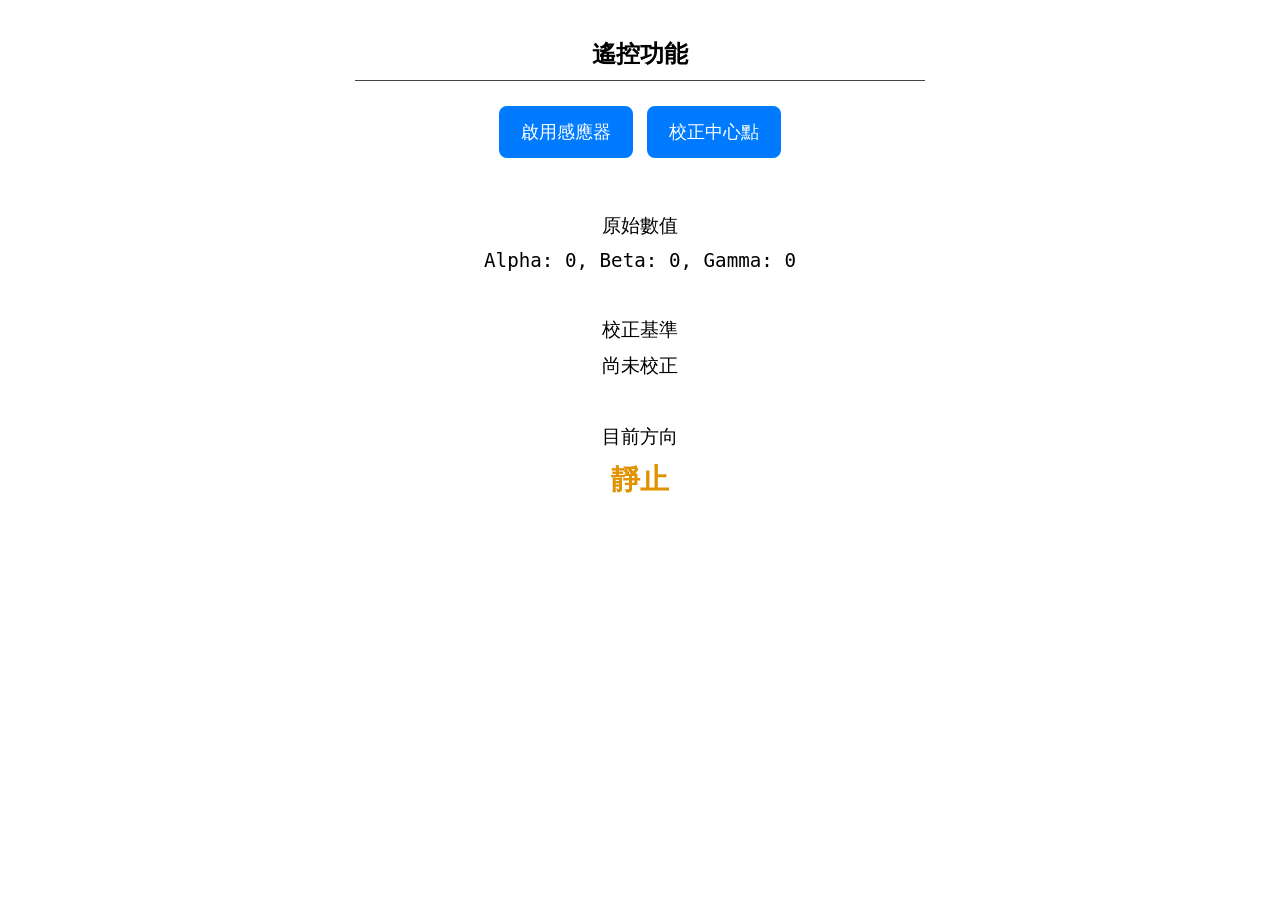
==== index.html @ b032acf3 "adjust direction method" ====
<!DOCTYPE html>
<html lang="zh-TW">
<head>
    <meta charset="UTF-8">
    <meta name="viewport" content="width=device-width, initial-scale=1.0, user-scalable=no">
    <title>體感遙控器</title>
    <style>
        body {
            font-family: -apple-system, BlinkMacSystemFont, "Segoe UI", Roboto, sans-serif;
            text-align: center;
            padding: 15px;
        }
        .container {
            max-width: 600px;
            margin: 0 auto;
        }
        .button-group {
            margin-bottom: 20px;
            padding: 15px;
            border-radius: 8px;
            font-weight: bold;
        }
        h2 {
            margin-top: 0;
            border-bottom: 1px solid #444;
            padding-bottom: 10px;
        }
        button {
            padding: 12px 20px;
            font-size: 1.1em;
            cursor: pointer;
            border: 2px solid #007bff;
            border-radius: 8px;
            background-color: #007bff;
            margin: 5px;
            min-width: 120px;
            color: white;
        }
        button:active { background-color: #0056b3; }
        
        /* 新的UI項目樣式 */
        .info-item {
            padding: 15px;
            border-radius: 8px;
            margin-bottom: 15px;
        }
        .info-item h3 {
            margin-top: 0;
            margin-bottom: 10px;

            font-weight: 500;
        }
        .info-item p {
            margin: 0;
            font-family: 'SF Mono', 'Fira Code', 'Source Code Pro', monospace;
            font-size: 1.2em;
        }
        #direction-display {
            font-size: 1.8em;
            font-weight: bold;
            color: #e19200;
        }
    </style>
</head>
<body>

<div class="container">

    <div class="button-group">
        <h2>遙控功能</h2>
        <button id="permission-button">啟用感應器</button>
        <button id="calibrate-button">校正中心點</button>
    </div>

    <div class="info-item">
        <h3>原始數值</h3>
        <p id="raw-data">Alpha: 0, Beta: 0, Gamma: 0</p>
    </div>
    
    <div class="info-item">
        <h3>校正基準</h3>
        <p id="calibration-data">尚未校正</p>
    </div>

    <div class="info-item">
        <h3>目前方向</h3>
        <p id="direction-display">靜止</p>
    </div>

</div>

<script>
    // --- 元素宣告  ---
    const permissionButton = document.getElementById('permission-button');
    const calibrateButton = document.getElementById('calibrate-button');
    const rawDataElem = document.getElementById('raw-data');
    const calibrationDataElem = document.getElementById('calibration-data');
    const directionDisplayElem = document.getElementById('direction-display'); 

    // --- 變數宣告 ---
    let calibration = { alpha: 0, beta: 0, gamma: 0 }; 
    let isCalibrated = false;
    let currentAlpha = 0;
    let currentBeta = 0;
    let currentGamma = 0; 
    const MOVEMENT_THRESHOLD = 20;
    let lastDirection = '靜止';

    let audioContext;

    // --- 聲音播放函式 ---
    function playFeedbackSound(direction) {
        if (!audioContext) return;
        const oscillator = audioContext.createOscillator();
        const gainNode = audioContext.createGain();
        const panner = audioContext.createStereoPanner();
        oscillator.connect(panner);
        panner.connect(gainNode);
        gainNode.connect(audioContext.destination);
        let panValue = 0;
        gainNode.gain.value = 0.3;
        oscillator.type = 'sine';
        switch (direction) {
            case '往上':
                oscillator.frequency.value = 800; panValue = 0; break;
            case '往下':
                oscillator.frequency.value = 400; panValue = 0; break;
            case '往左':
                oscillator.frequency.value = 600; panValue = -1; break;
            case '往右':
                oscillator.frequency.value = 600; panValue = 1; break;
            case '靜止':
                if (lastDirection !== '靜止') {
                    oscillator.frequency.value = 200;
                    gainNode.gain.value = 0.15;
                    panValue = 0;
                } else { return; }
                break;
        }
        const now = audioContext.currentTime;
        panner.pan.setValueAtTime(panValue, now);
        oscillator.start(now);
        gainNode.gain.linearRampToValueAtTime(0, now + 0.1);
        oscillator.stop(now + 0.1);
    }
    
    // --- 權限請求 ---
    function requestSensorPermission() {
        if (!audioContext) {
            audioContext = new (window.AudioContext || window.webkitAudioContext)();
        }
        if (typeof DeviceOrientationEvent.requestPermission === 'function') {
            DeviceOrientationEvent.requestPermission().then(state => {
                if (state === 'granted') {
                    window.addEventListener('deviceorientation', handleOrientation);
                    this.textContent = '感應器已啟用'; this.disabled = true;
                }
            }).catch(console.error);
        } else {
            window.addEventListener('deviceorientation', handleOrientation);
            this.textContent = '感應器已啟用'; this.disabled = true;
        }
    }
    permissionButton.addEventListener('click', requestSensorPermission);

    // --- 校正與陀螺儀處理  ---
    calibrateButton.addEventListener('click', () => {
        calibration.alpha = currentAlpha;
        calibration.beta = currentBeta;
        calibration.gamma = currentGamma; // 順便記錄gamma
        isCalibrated = true;
        // 更新校正基準顯示
        calibrationDataElem.innerHTML = `Alpha: ${calibration.alpha.toFixed(1)}, Beta: ${calibration.beta.toFixed(1)}, Gamma: ${calibration.gamma.toFixed(1)}`;
    });

    function handleOrientation(event) {
        if (event.alpha === null || event.beta === null || event.gamma === null) return;
        currentAlpha = event.alpha;
        currentBeta = event.beta;
        currentGamma = event.gamma; // 捕獲gamma值

        // 更新原始數據顯示
        rawDataElem.innerHTML = `Alpha: ${currentAlpha.toFixed(1)}, Beta: ${currentBeta.toFixed(1)}, Gamma: ${currentGamma.toFixed(1)}`;
        
        if (!isCalibrated) return;

        const relativeBeta = currentBeta - calibration.beta;
        let diff = currentAlpha - calibration.alpha;
        if (diff < -180) diff += 360; 
        else if (diff > 180) diff -= 360;
        
        updateMovementDirection(relativeBeta, diff);
    }
    
    // --- 判斷方向  ---
    function updateMovementDirection(beta, alpha) {
    const absAlpha = Math.abs(alpha);
    const absBeta = Math.abs(beta);

    let direction = '靜止';

    // 判斷哪個方向的偏移量比較大，避免混淆
    if (absBeta > absAlpha) {
        if (beta > MOVEMENT_THRESHOLD) direction = "往上";
        else if (beta < -MOVEMENT_THRESHOLD) direction = "往下";
    } else {
        if (alpha < -MOVEMENT_THRESHOLD) direction = "往右";
        else if (alpha > MOVEMENT_THRESHOLD) direction = "往左";
    }
    // 音效與畫面更新
    if (direction !== lastDirection) {
        playFeedbackSound(direction);
        directionDisplayElem.textContent = direction;
        lastDirection = direction;
    }
}
</script>
</body>
</html>
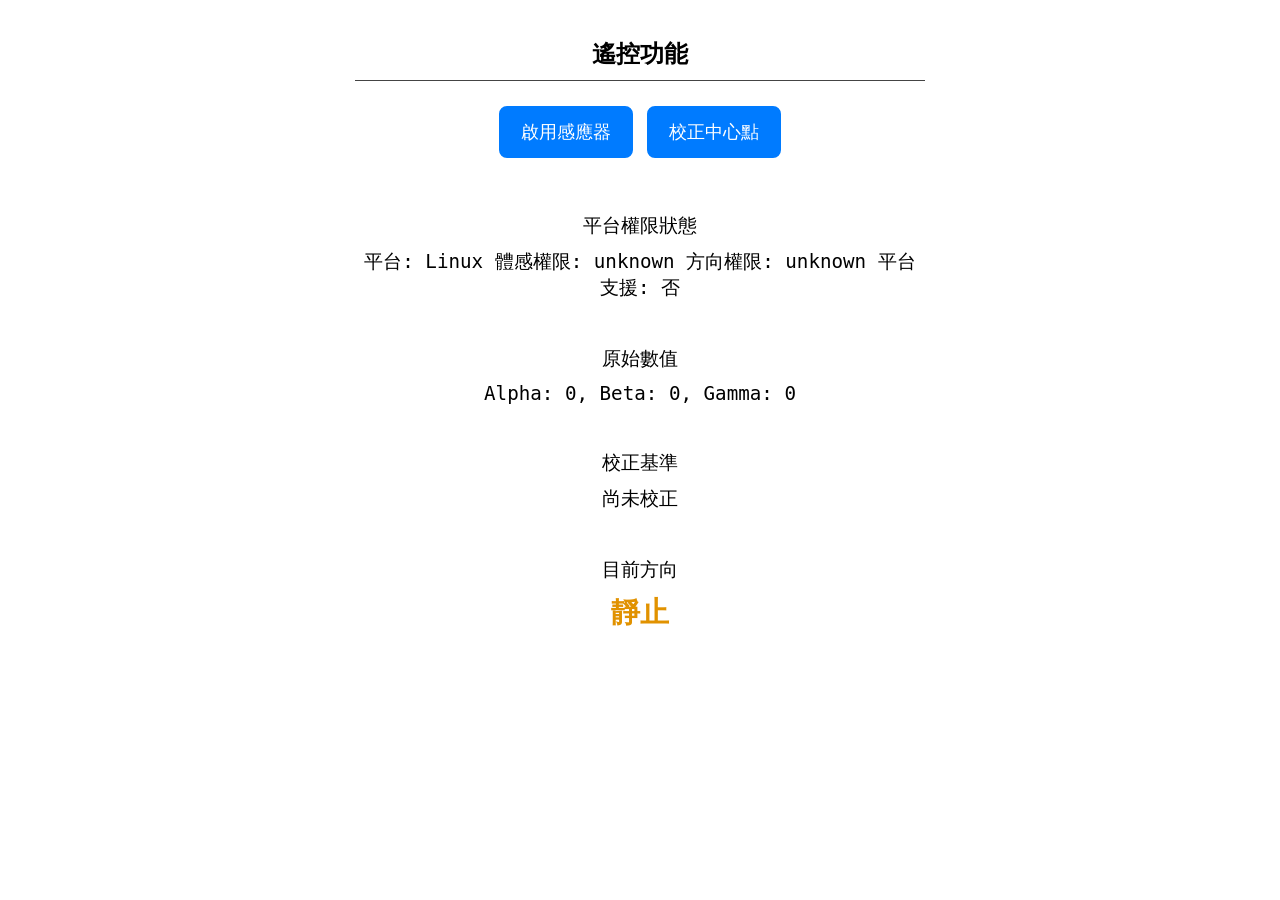
==== commit be955c54: "make platform differences" ====
--- a/index.html
+++ b/index.html
@@ -4,63 +4,7 @@
     <meta charset="UTF-8">
     <meta name="viewport" content="width=device-width, initial-scale=1.0, user-scalable=no">
     <title>體感遙控器</title>
-    <style>
-        body {
-            font-family: -apple-system, BlinkMacSystemFont, "Segoe UI", Roboto, sans-serif;
-            text-align: center;
-            padding: 15px;
-        }
-        .container {
-            max-width: 600px;
-            margin: 0 auto;
-        }
-        .button-group {
-            margin-bottom: 20px;
-            padding: 15px;
-            border-radius: 8px;
-            font-weight: bold;
-        }
-        h2 {
-            margin-top: 0;
-            border-bottom: 1px solid #444;
-            padding-bottom: 10px;
-        }
-        button {
-            padding: 12px 20px;
-            font-size: 1.1em;
-            cursor: pointer;
-            border: 2px solid #007bff;
-            border-radius: 8px;
-            background-color: #007bff;
-            margin: 5px;
-            min-width: 120px;
-            color: white;
-        }
-        button:active { background-color: #0056b3; }
-        
-        /* 新的UI項目樣式 */
-        .info-item {
-            padding: 15px;
-            border-radius: 8px;
-            margin-bottom: 15px;
-        }
-        .info-item h3 {
-            margin-top: 0;
-            margin-bottom: 10px;
-
-            font-weight: 500;
-        }
-        .info-item p {
-            margin: 0;
-            font-family: 'SF Mono', 'Fira Code', 'Source Code Pro', monospace;
-            font-size: 1.2em;
-        }
-        #direction-display {
-            font-size: 1.8em;
-            font-weight: bold;
-            color: #e19200;
-        }
-    </style>
+    <link rel="stylesheet" href="css/style.css">
 </head>
 <body>
 
@@ -70,6 +14,11 @@
         <h2>遙控功能</h2>
         <button id="permission-button">啟用感應器</button>
         <button id="calibrate-button">校正中心點</button>
+    </div>
+
+    <div class="info-item">
+       <h3>平台權限狀態</h3>
+       <p id="permission-info">檢測中...</p>
     </div>
 
     <div class="info-item">
@@ -89,131 +38,6 @@
 
 </div>
 
-<script>
-    // --- 元素宣告  ---
-    const permissionButton = document.getElementById('permission-button');
-    const calibrateButton = document.getElementById('calibrate-button');
-    const rawDataElem = document.getElementById('raw-data');
-    const calibrationDataElem = document.getElementById('calibration-data');
-    const directionDisplayElem = document.getElementById('direction-display'); 
-
-    // --- 變數宣告 ---
-    let calibration = { alpha: 0, beta: 0, gamma: 0 }; 
-    let isCalibrated = false;
-    let currentAlpha = 0;
-    let currentBeta = 0;
-    let currentGamma = 0; 
-    const MOVEMENT_THRESHOLD = 20;
-    let lastDirection = '靜止';
-
-    let audioContext;
-
-    // --- 聲音播放函式 ---
-    function playFeedbackSound(direction) {
-        if (!audioContext) return;
-        const oscillator = audioContext.createOscillator();
-        const gainNode = audioContext.createGain();
-        const panner = audioContext.createStereoPanner();
-        oscillator.connect(panner);
-        panner.connect(gainNode);
-        gainNode.connect(audioContext.destination);
-        let panValue = 0;
-        gainNode.gain.value = 0.3;
-        oscillator.type = 'sine';
-        switch (direction) {
-            case '往上':
-                oscillator.frequency.value = 800; panValue = 0; break;
-            case '往下':
-                oscillator.frequency.value = 400; panValue = 0; break;
-            case '往左':
-                oscillator.frequency.value = 600; panValue = -1; break;
-            case '往右':
-                oscillator.frequency.value = 600; panValue = 1; break;
-            case '靜止':
-                if (lastDirection !== '靜止') {
-                    oscillator.frequency.value = 200;
-                    gainNode.gain.value = 0.15;
-                    panValue = 0;
-                } else { return; }
-                break;
-        }
-        const now = audioContext.currentTime;
-        panner.pan.setValueAtTime(panValue, now);
-        oscillator.start(now);
-        gainNode.gain.linearRampToValueAtTime(0, now + 0.1);
-        oscillator.stop(now + 0.1);
-    }
-    
-    // --- 權限請求 ---
-    function requestSensorPermission() {
-        if (!audioContext) {
-            audioContext = new (window.AudioContext || window.webkitAudioContext)();
-        }
-        if (typeof DeviceOrientationEvent.requestPermission === 'function') {
-            DeviceOrientationEvent.requestPermission().then(state => {
-                if (state === 'granted') {
-                    window.addEventListener('deviceorientation', handleOrientation);
-                    this.textContent = '感應器已啟用'; this.disabled = true;
-                }
-            }).catch(console.error);
-        } else {
-            window.addEventListener('deviceorientation', handleOrientation);
-            this.textContent = '感應器已啟用'; this.disabled = true;
-        }
-    }
-    permissionButton.addEventListener('click', requestSensorPermission);
-
-    // --- 校正與陀螺儀處理  ---
-    calibrateButton.addEventListener('click', () => {
-        calibration.alpha = currentAlpha;
-        calibration.beta = currentBeta;
-        calibration.gamma = currentGamma; // 順便記錄gamma
-        isCalibrated = true;
-        // 更新校正基準顯示
-        calibrationDataElem.innerHTML = `Alpha: ${calibration.alpha.toFixed(1)}, Beta: ${calibration.beta.toFixed(1)}, Gamma: ${calibration.gamma.toFixed(1)}`;
-    });
-
-    function handleOrientation(event) {
-        if (event.alpha === null || event.beta === null || event.gamma === null) return;
-        currentAlpha = event.alpha;
-        currentBeta = event.beta;
-        currentGamma = event.gamma; // 捕獲gamma值
-
-        // 更新原始數據顯示
-        rawDataElem.innerHTML = `Alpha: ${currentAlpha.toFixed(1)}, Beta: ${currentBeta.toFixed(1)}, Gamma: ${currentGamma.toFixed(1)}`;
-        
-        if (!isCalibrated) return;
-
-        const relativeBeta = currentBeta - calibration.beta;
-        let diff = currentAlpha - calibration.alpha;
-        if (diff < -180) diff += 360; 
-        else if (diff > 180) diff -= 360;
-        
-        updateMovementDirection(relativeBeta, diff);
-    }
-    
-    // --- 判斷方向  ---
-    function updateMovementDirection(beta, alpha) {
-    const absAlpha = Math.abs(alpha);
-    const absBeta = Math.abs(beta);
-
-    let direction = '靜止';
-
-    // 判斷哪個方向的偏移量比較大，避免混淆
-    if (absBeta > absAlpha) {
-        if (beta > MOVEMENT_THRESHOLD) direction = "往上";
-        else if (beta < -MOVEMENT_THRESHOLD) direction = "往下";
-    } else {
-        if (alpha < -MOVEMENT_THRESHOLD) direction = "往右";
-        else if (alpha > MOVEMENT_THRESHOLD) direction = "往左";
-    }
-    // 音效與畫面更新
-    if (direction !== lastDirection) {
-        playFeedbackSound(direction);
-        directionDisplayElem.textContent = direction;
-        lastDirection = direction;
-    }
-}
-</script>
+<script type="module" src="js/script.js"></script>
 </body>
 </html>
--- a/css/style.css
+++ b/css/style.css
@@ -0,0 +1,55 @@
+body {
+            font-family: -apple-system, BlinkMacSystemFont, "Segoe UI", Roboto, sans-serif;
+            text-align: center;
+            padding: 15px;
+        }
+        .container {
+            max-width: 600px;
+            margin: 0 auto;
+        }
+        .button-group {
+            margin-bottom: 20px;
+            padding: 15px;
+            border-radius: 8px;
+            font-weight: bold;
+        }
+        h2 {
+            margin-top: 0;
+            border-bottom: 1px solid #444;
+            padding-bottom: 10px;
+        }
+        button {
+            padding: 12px 20px;
+            font-size: 1.1em;
+            cursor: pointer;
+            border: 2px solid #007bff;
+            border-radius: 8px;
+            background-color: #007bff;
+            margin: 5px;
+            min-width: 120px;
+            color: white;
+        }
+        button:active { background-color: #0056b3; }
+        
+        /* 新的UI項目樣式 */
+        .info-item {
+            padding: 15px;
+            border-radius: 8px;
+            margin-bottom: 15px;
+        }
+        .info-item h3 {
+            margin-top: 0;
+            margin-bottom: 10px;
+
+            font-weight: 500;
+        }
+        .info-item p {
+            margin: 0;
+            font-family: 'SF Mono', 'Fira Code', 'Source Code Pro', monospace;
+            font-size: 1.2em;
+        }
+        #direction-display {
+            font-size: 1.8em;
+            font-weight: bold;
+            color: #e19200;
+        }
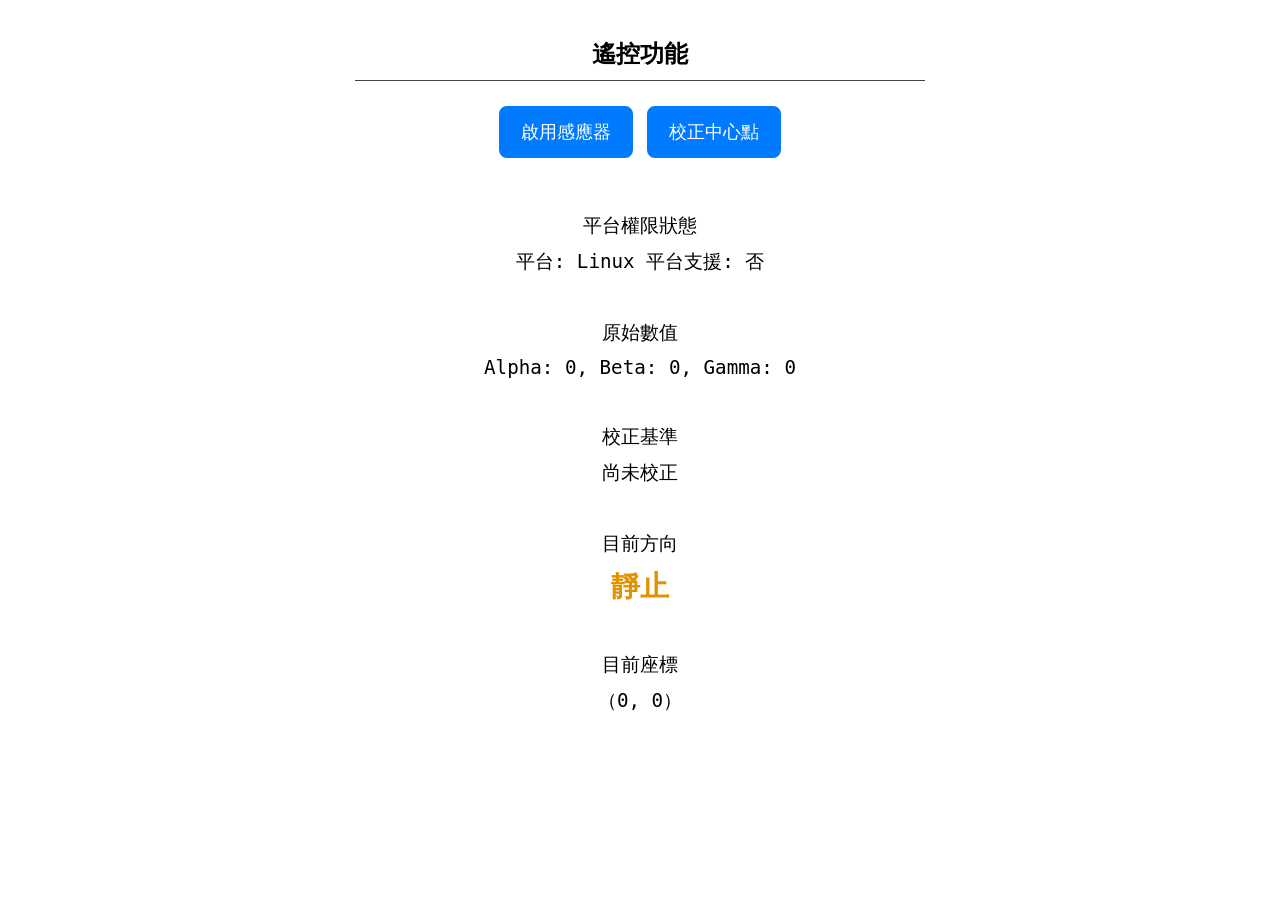
==== commit c175e4bc: "update direction and coordinates" ====
--- a/index.html
+++ b/index.html
@@ -36,6 +36,11 @@
         <p id="direction-display">靜止</p>
     </div>
 
+    <div class="info-item">
+        <h3>目前座標</h3>
+        <p id="coordinate-display">（0, 0）</p>
+    </div>
+
 </div>
 
 <script type="module" src="js/script.js"></script>
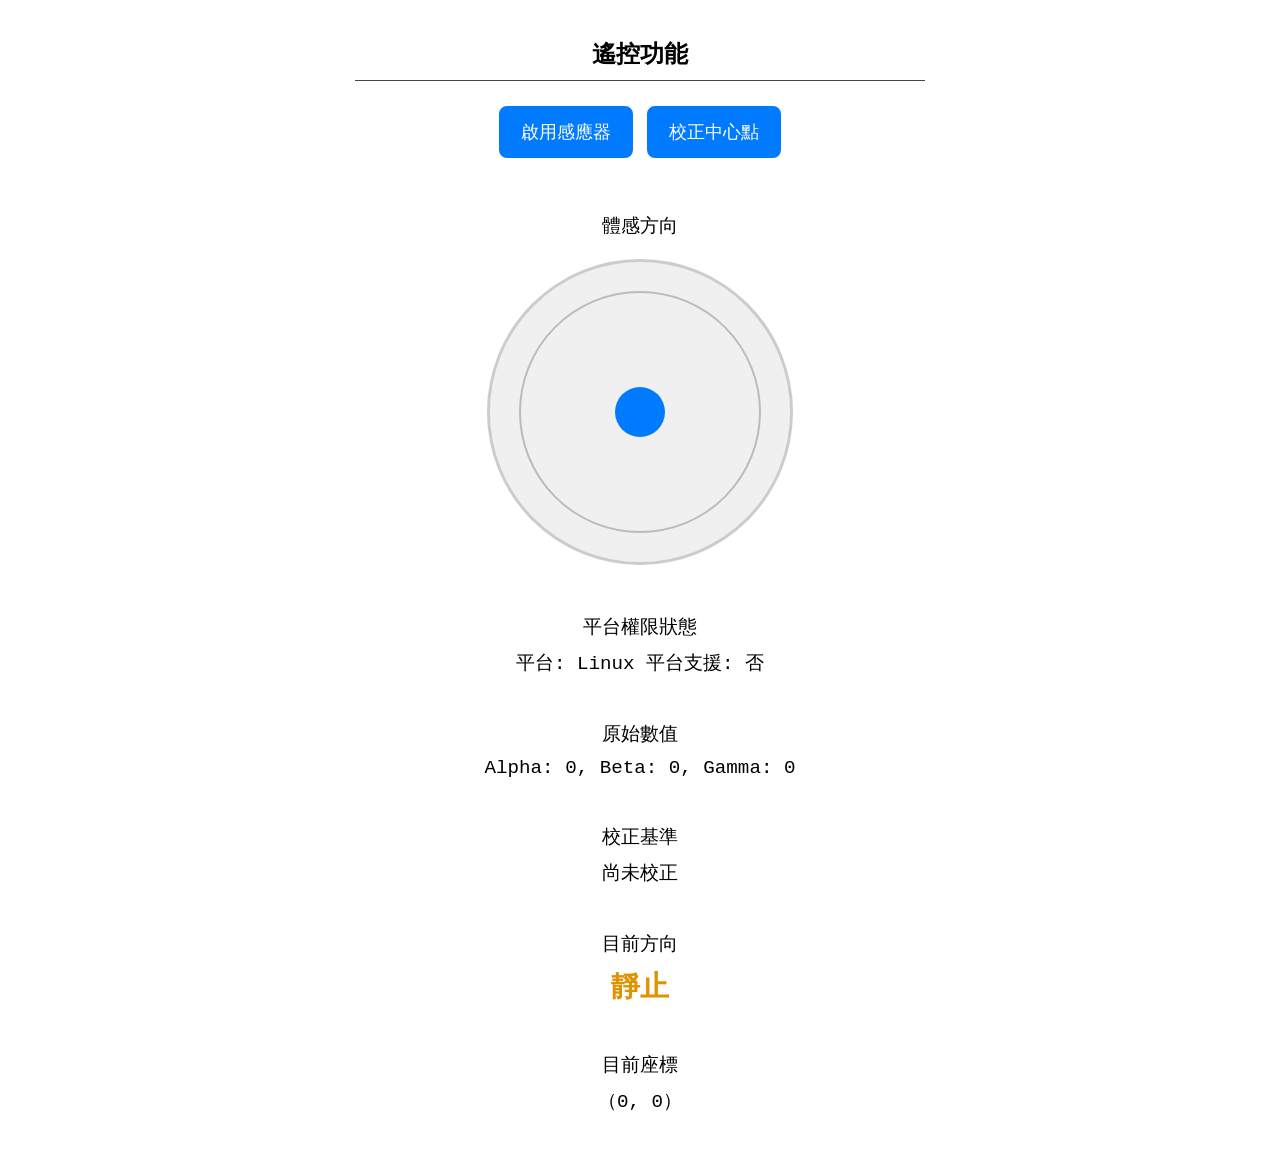
==== commit ecbdc802: "draw ball using gyroscope" ====
--- a/index.html
+++ b/index.html
@@ -14,6 +14,11 @@
         <h2>遙控功能</h2>
         <button id="permission-button">啟用感應器</button>
         <button id="calibrate-button">校正中心點</button>
+    </div>
+
+    <div class="info-item">
+        <h3>體感方向</h3>
+        <canvas id="liquid-canvas" width="300" height="300"></canvas>
     </div>
 
     <div class="info-item">
--- a/css/style.css
+++ b/css/style.css
@@ -1,55 +1,62 @@
 body {
-            font-family: -apple-system, BlinkMacSystemFont, "Segoe UI", Roboto, sans-serif;
-            text-align: center;
-            padding: 15px;
-        }
-        .container {
-            max-width: 600px;
-            margin: 0 auto;
-        }
-        .button-group {
-            margin-bottom: 20px;
-            padding: 15px;
-            border-radius: 8px;
-            font-weight: bold;
-        }
-        h2 {
-            margin-top: 0;
-            border-bottom: 1px solid #444;
-            padding-bottom: 10px;
-        }
-        button {
-            padding: 12px 20px;
-            font-size: 1.1em;
-            cursor: pointer;
-            border: 2px solid #007bff;
-            border-radius: 8px;
-            background-color: #007bff;
-            margin: 5px;
-            min-width: 120px;
-            color: white;
-        }
-        button:active { background-color: #0056b3; }
-        
-        /* 新的UI項目樣式 */
-        .info-item {
-            padding: 15px;
-            border-radius: 8px;
-            margin-bottom: 15px;
-        }
-        .info-item h3 {
-            margin-top: 0;
-            margin-bottom: 10px;
+    font-family: -apple-system, BlinkMacSystemFont, "Segoe UI", Roboto, sans-serif;
+    text-align: center;
+    padding: 15px;
+}
+.container {
+    max-width: 600px;
+    margin: 0 auto;
+}
+.button-group {
+    margin-bottom: 20px;
+    padding: 15px;
+    border-radius: 8px;
+    font-weight: bold;
+}
+h2 {
+    margin-top: 0;
+    border-bottom: 1px solid #444;
+    padding-bottom: 10px;
+}
+button {
+    padding: 12px 20px;
+    font-size: 1.1em;
+    cursor: pointer;
+    border: 2px solid #007bff;
+    border-radius: 8px;
+    background-color: #007bff;
+    margin: 5px;
+    min-width: 120px;
+    color: white;
+}
+button:active { background-color: #0056b3; }
 
-            font-weight: 500;
-        }
-        .info-item p {
-            margin: 0;
-            font-family: 'SF Mono', 'Fira Code', 'Source Code Pro', monospace;
-            font-size: 1.2em;
-        }
-        #direction-display {
-            font-size: 1.8em;
-            font-weight: bold;
-            color: #e19200;
-        }+/* 新的UI項目樣式 */
+.info-item {
+    padding: 15px;
+    border-radius: 8px;
+    margin-bottom: 15px;
+}
+.info-item h3 {
+    margin-top: 0;
+    margin-bottom: 10px;
+
+    font-weight: 500;
+}
+.info-item p {
+    margin: 0;
+    font-family: 'SF Mono', 'Fira Code', 'Source Code Pro', monospace;
+    font-size: 1.2em;
+}
+#direction-display {
+    font-size: 1.8em;
+    font-weight: bold;
+    color: #e19200;
+}
+
+#liquid-canvas {
+    background-color: #f0f0f0;
+    border-radius: 50%; /* Make the canvas container circular */
+    border: 3px solid #ccc;
+    margin-top: 10px;
+}
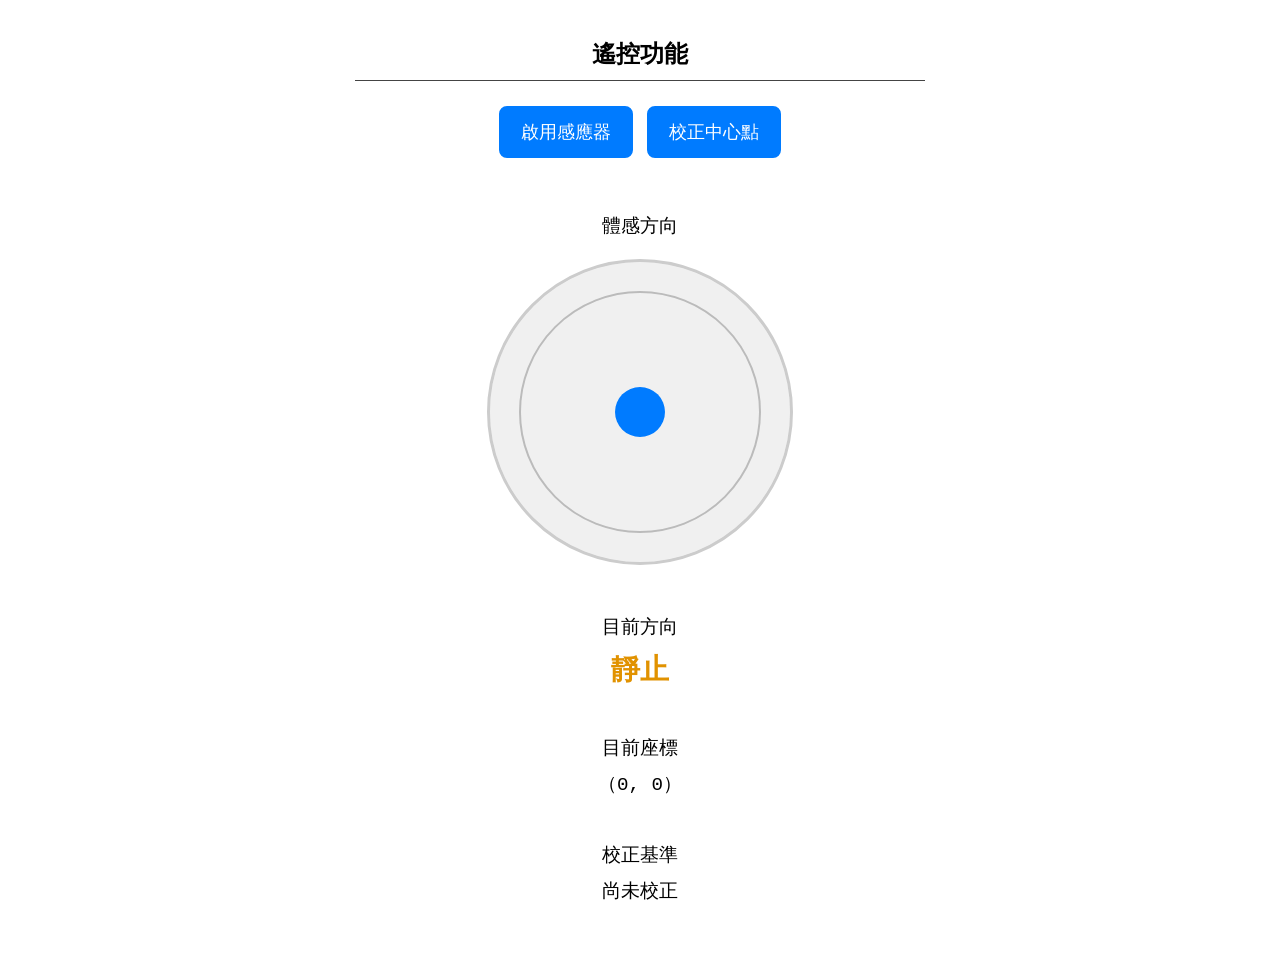
==== commit 310ea985: "clear the code structure" ====
--- a/index.html
+++ b/index.html
@@ -20,7 +20,16 @@
         <h3>體感方向</h3>
         <canvas id="liquid-canvas" width="300" height="300"></canvas>
     </div>
+       <div class="info-item">
+        <h3>目前方向</h3>
+        <p id="direction-display">靜止</p>
+    </div>
 
+    <div class="info-item">
+        <h3>目前座標</h3>
+        <p id="coordinate-display">（0, 0）</p>
+    </div>
+<!-- 
     <div class="info-item">
        <h3>平台權限狀態</h3>
        <p id="permission-info">檢測中...</p>
@@ -29,21 +38,11 @@
     <div class="info-item">
         <h3>原始數值</h3>
         <p id="raw-data">Alpha: 0, Beta: 0, Gamma: 0</p>
-    </div>
+    </div> -->
     
     <div class="info-item">
         <h3>校正基準</h3>
         <p id="calibration-data">尚未校正</p>
-    </div>
-
-    <div class="info-item">
-        <h3>目前方向</h3>
-        <p id="direction-display">靜止</p>
-    </div>
-
-    <div class="info-item">
-        <h3>目前座標</h3>
-        <p id="coordinate-display">（0, 0）</p>
     </div>
 
 </div>
